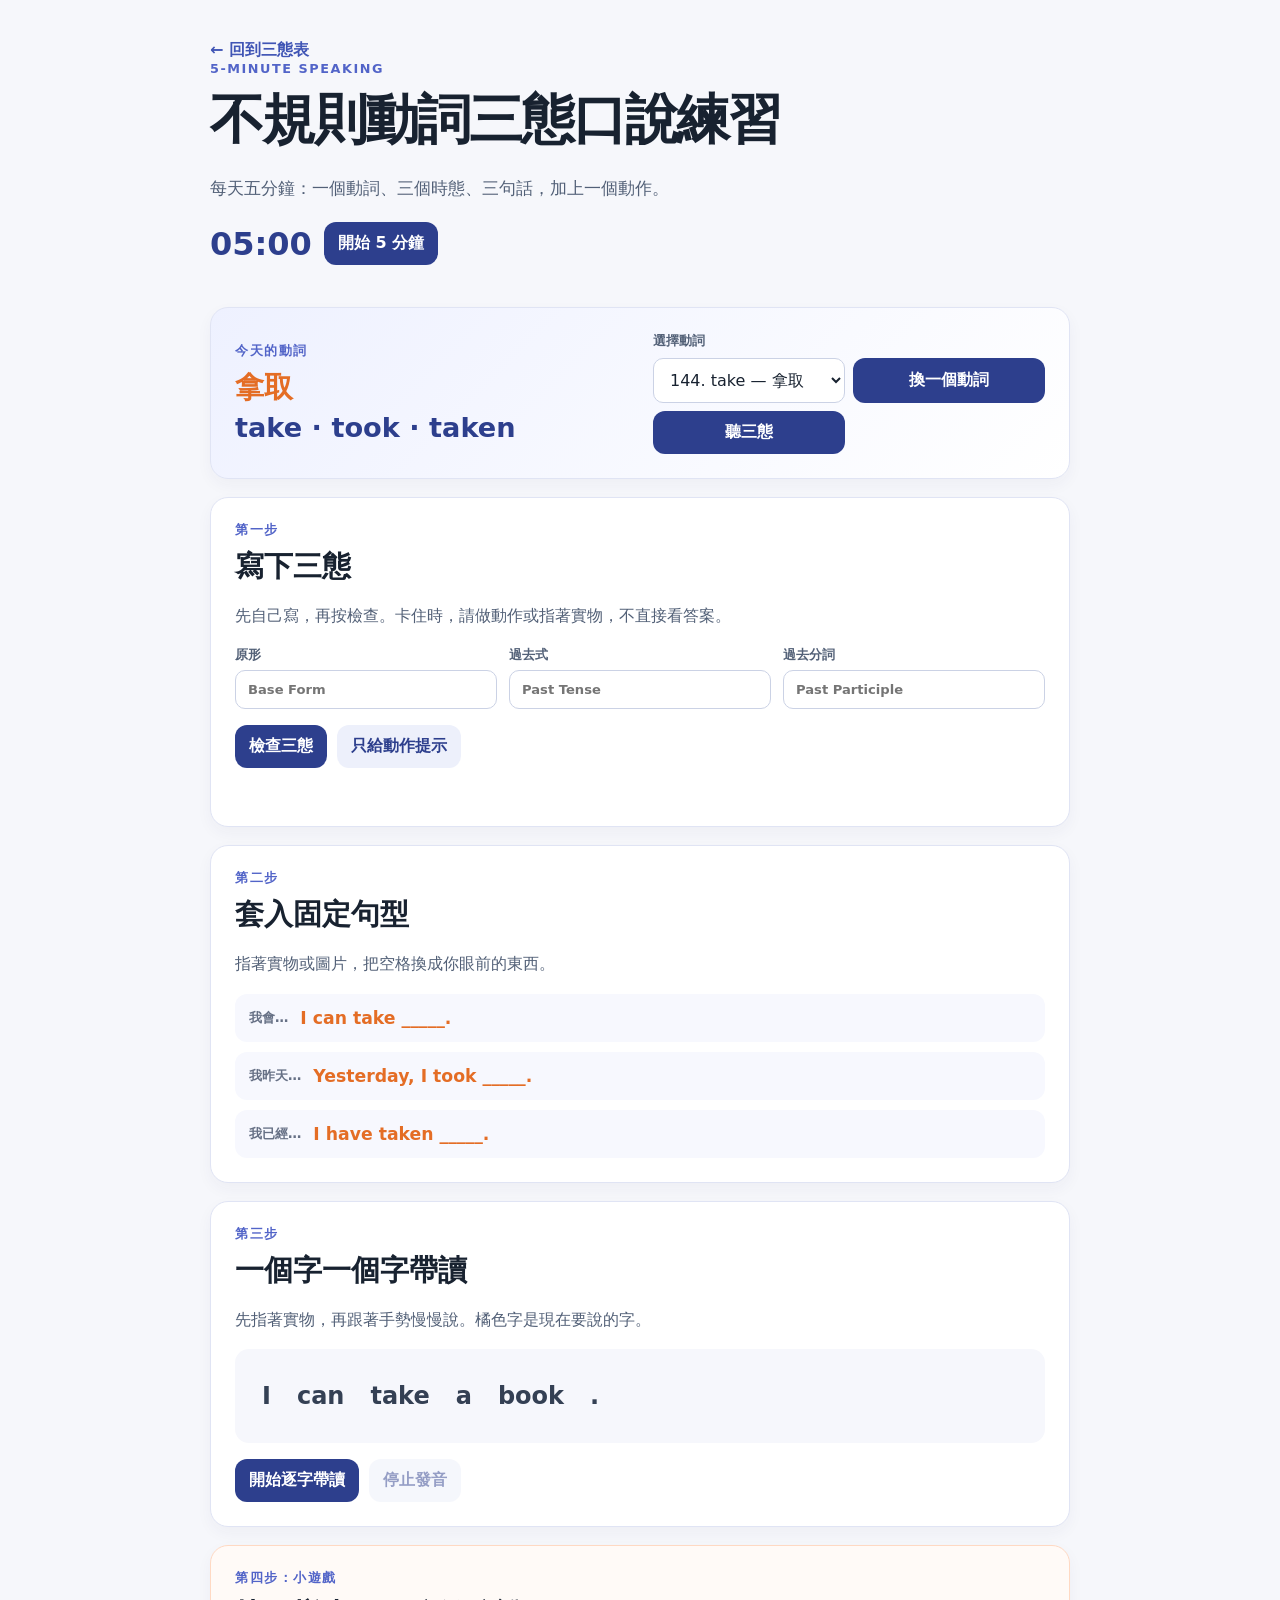
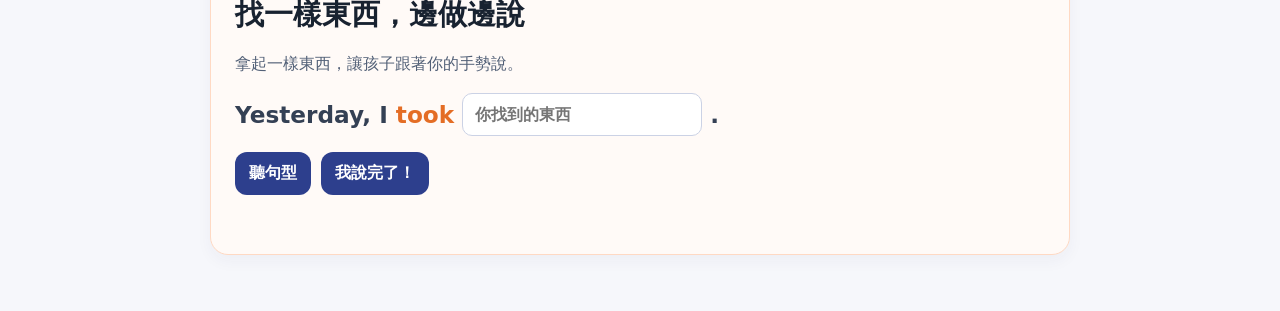
==== speaking-practice.html @ 33765f1f "Add five-minute speaking practice tool" ====
<!doctype html>
<html lang="zh-Hant">
<head>
  <meta charset="utf-8">
  <meta name="viewport" content="width=device-width, initial-scale=1">
  <meta name="description" content="每天五分鐘，不規則動詞三態口說與動作練習。">
  <title>不規則動詞三態口說練習</title>
  <link rel="stylesheet" href="speaking-practice.css?v=20260918-v1">
</head>
<body>
  <main class="speaking-shell">
    <header class="speaking-hero">
      <a class="back-link" href="index.html">← 回到三態表</a>
      <p class="eyebrow">5-MINUTE SPEAKING</p>
      <h1>不規則動詞三態口說練習</h1>
      <p>每天五分鐘：一個動詞、三個時態、三句話，加上一個動作。</p>
      <div class="timer" aria-live="polite">
        <strong id="timer-display">05:00</strong>
        <button id="timer-button" type="button">開始 5 分鐘</button>
      </div>
    </header>

    <section class="verb-picker" aria-labelledby="verb-picker-title">
      <div>
        <p class="step-label">今天的動詞</p>
        <h2 id="verb-picker-title"><span id="current-meaning">拿</span> <span id="current-forms">take · took · taken</span></h2>
      </div>
      <div class="picker-actions">
        <label for="verb-select">選擇動詞</label>
        <select id="verb-select"></select>
        <button id="random-verb" type="button">換一個動詞</button>
        <button id="speak-forms" type="button">聽三態</button>
      </div>
    </section>

    <section class="practice-step" aria-labelledby="step-one-title">
      <p class="step-label">第一步</p>
      <h2 id="step-one-title">寫下三態</h2>
      <p>先自己寫，再按檢查。卡住時，請做動作或指著實物，不直接看答案。</p>
      <div class="write-forms">
        <label>原形<input id="write-base" type="text" autocomplete="off" spellcheck="false" placeholder="Base Form"></label>
        <label>過去式<input id="write-past" type="text" autocomplete="off" spellcheck="false" placeholder="Past Tense"></label>
        <label>過去分詞<input id="write-participle" type="text" autocomplete="off" spellcheck="false" placeholder="Past Participle"></label>
      </div>
      <div class="step-actions">
        <button id="check-forms" type="button">檢查三態</button>
        <button id="gesture-hint" class="secondary" type="button">只給動作提示</button>
      </div>
      <p id="form-feedback" class="feedback" aria-live="polite"></p>
    </section>

    <section class="practice-step sentence-step" aria-labelledby="step-two-title">
      <p class="step-label">第二步</p>
      <h2 id="step-two-title">套入固定句型</h2>
      <p>指著實物或圖片，把空格換成你眼前的東西。</p>
      <div id="sentence-frames" class="sentence-frames"></div>
    </section>

    <section class="practice-step" aria-labelledby="step-three-title">
      <p class="step-label">第三步</p>
      <h2 id="step-three-title">一個字一個字帶讀</h2>
      <p>先指著實物，再跟著手勢慢慢說。橘色字是現在要說的字。</p>
      <div id="word-by-word" class="word-by-word" aria-live="polite"></div>
      <div class="step-actions">
        <button id="word-read" type="button">開始逐字帶讀</button>
        <button id="stop-speaking" class="secondary" type="button" disabled>停止發音</button>
      </div>
    </section>

    <section class="practice-step game-step" aria-labelledby="step-four-title">
      <p class="step-label">第四步：小遊戲</p>
      <h2 id="step-four-title">找一樣東西，邊做邊說</h2>
      <p id="game-instruction">找一樣你可以拿起來的東西，做動作後說完整句子。</p>
      <div class="game-sentence">
        <span>Yesterday, I</span>
        <button id="game-verb" type="button"></button>
        <input id="game-object" type="text" autocomplete="off" placeholder="你找到的東西">
        <span>.</span>
      </div>
      <div class="step-actions">
        <button id="game-listen" type="button">聽句型</button>
        <button id="game-done" type="button">我說完了！</button>
      </div>
      <p id="game-feedback" class="feedback" aria-live="polite"></p>
    </section>
  </main>
  <script src="data.js?v=20260812"></script>
  <script src="speaking-practice.js?v=20260918-v1"></script>
</body>
</html>
---- speaking-practice.css ----
:root {
  font-family: "Noto Sans TC", "Microsoft JhengHei", system-ui, sans-serif;
  color: #182230;
  background: #f6f7fb;
  -webkit-text-size-adjust: 100%;
  text-size-adjust: 100%;
}

* { box-sizing: border-box; }
body { margin: 0; }
button, input, select { font: inherit; }
button { border: 0; border-radius: 12px; padding: 11px 14px; background: #2d3f8d; color: #fff; cursor: pointer; font-weight: 800; }
button:hover, button:focus-visible { background: #4055b5; outline: 3px solid #dbe2ff; outline-offset: 2px; }
button:disabled { cursor: not-allowed; opacity: .5; }

.speaking-shell { width: min(860px, calc(100% - 32px)); margin: 0 auto 56px; }
.speaking-hero { padding: 40px 0 24px; }
.back-link { color: #4055b5; font-weight: 800; text-decoration: none; }
.eyebrow, .step-label { margin: 0 0 8px; color: #5264c8; font-size: .8rem; font-weight: 900; letter-spacing: .12em; }
h1 { margin: 0; font-size: clamp(2rem, 7vw, 3.4rem); letter-spacing: -.04em; }
h2 { margin: 0; font-size: clamp(1.35rem, 4vw, 1.8rem); }
.speaking-hero > p:not(.eyebrow) { color: #526077; font-size: 1.05rem; line-height: 1.7; }

.timer { display: flex; align-items: center; gap: 12px; margin-top: 20px; }
.timer strong { color: #2d3f8d; font-size: 2rem; font-variant-numeric: tabular-nums; }

.verb-picker, .practice-step { margin-top: 18px; padding: 24px; border: 1px solid #e0e4f4; border-radius: 18px; background: #fff; box-shadow: 0 6px 16px #26365d0b; }
.verb-picker { display: grid; grid-template-columns: minmax(0, 1fr) auto; gap: 20px; align-items: center; background: linear-gradient(135deg, #eef1ff, #fff); }
#current-meaning { color: #e46d25; }
#current-forms { display: block; margin-top: 4px; color: #2d3f8d; font-size: clamp(1.2rem, 4vw, 1.7rem); }
.picker-actions { display: grid; grid-template-columns: 1fr 1fr; gap: 8px; min-width: 270px; }
.picker-actions label { grid-column: 1 / -1; color: #526077; font-size: .82rem; font-weight: 800; }
select, input { width: 100%; border: 1px solid #cbd2e5; border-radius: 10px; padding: 11px 12px; background: #fff; color: #182230; }
input:focus, select:focus { border-color: #5264c8; outline: 3px solid #e1e6ff; }

.practice-step > p:not(.step-label) { color: #526077; line-height: 1.65; }
.write-forms { display: grid; grid-template-columns: repeat(3, 1fr); gap: 12px; margin-top: 16px; }
.write-forms label { display: grid; gap: 6px; color: #526077; font-size: .82rem; font-weight: 800; }
.step-actions { display: flex; flex-wrap: wrap; gap: 10px; margin-top: 16px; }
.secondary { background: #edf0fb; color: #2d3f8d; }
.secondary:hover, .secondary:focus-visible { background: #dfe5fb; }
.feedback { min-height: 1.4em; margin: 12px 0 0; color: #2d3f8d; font-weight: 800; }

.sentence-frames { display: grid; gap: 10px; margin-top: 16px; }
.sentence-frame { display: grid; grid-template-columns: auto 1fr; gap: 12px; align-items: center; padding: 14px; border-radius: 12px; background: #f7f8fe; }
.sentence-frame button { padding: 0; background: transparent; color: #e46d25; text-align: left; font-size: 1.08rem; }
.sentence-frame button:hover, .sentence-frame button:focus-visible { background: transparent; color: #bf4d11; outline: none; text-decoration: underline; }
.sentence-frame small { color: #667085; font-weight: 800; }

.word-by-word { min-height: 94px; display: flex; flex-wrap: wrap; gap: 8px; align-content: center; padding: 18px; border-radius: 14px; background: #f6f7fc; }
.word-token { padding: 7px 9px; border-radius: 9px; color: #344054; font-size: clamp(1.15rem, 5vw, 1.5rem); font-weight: 800; }
.word-token.is-current { background: #ffe5d3; color: #c94d10; }

.game-step { border-color: #ffd9c3; background: #fffaf7; }
.game-sentence { display: flex; flex-wrap: wrap; align-items: center; gap: 8px; margin-top: 16px; color: #344054; font-size: clamp(1.15rem, 4.5vw, 1.45rem); font-weight: 800; }
.game-sentence button { padding: 0; background: transparent; color: #e46d25; font-size: inherit; }
.game-sentence button:hover, .game-sentence button:focus-visible { background: transparent; color: #bf4d11; outline: none; text-decoration: underline; }
.game-sentence input { width: min(240px, 100%); font-size: 1rem; }

@media (max-width: 680px) {
  .speaking-shell { width: min(100% - 24px, 620px); }
  .speaking-hero { padding-top: 28px; }
  .verb-picker { grid-template-columns: 1fr; }
  .picker-actions { min-width: 0; }
  .write-forms { grid-template-columns: 1fr; }
  .timer { align-items: stretch; flex-direction: column; }
  .sentence-frame { grid-template-columns: 1fr; }
}
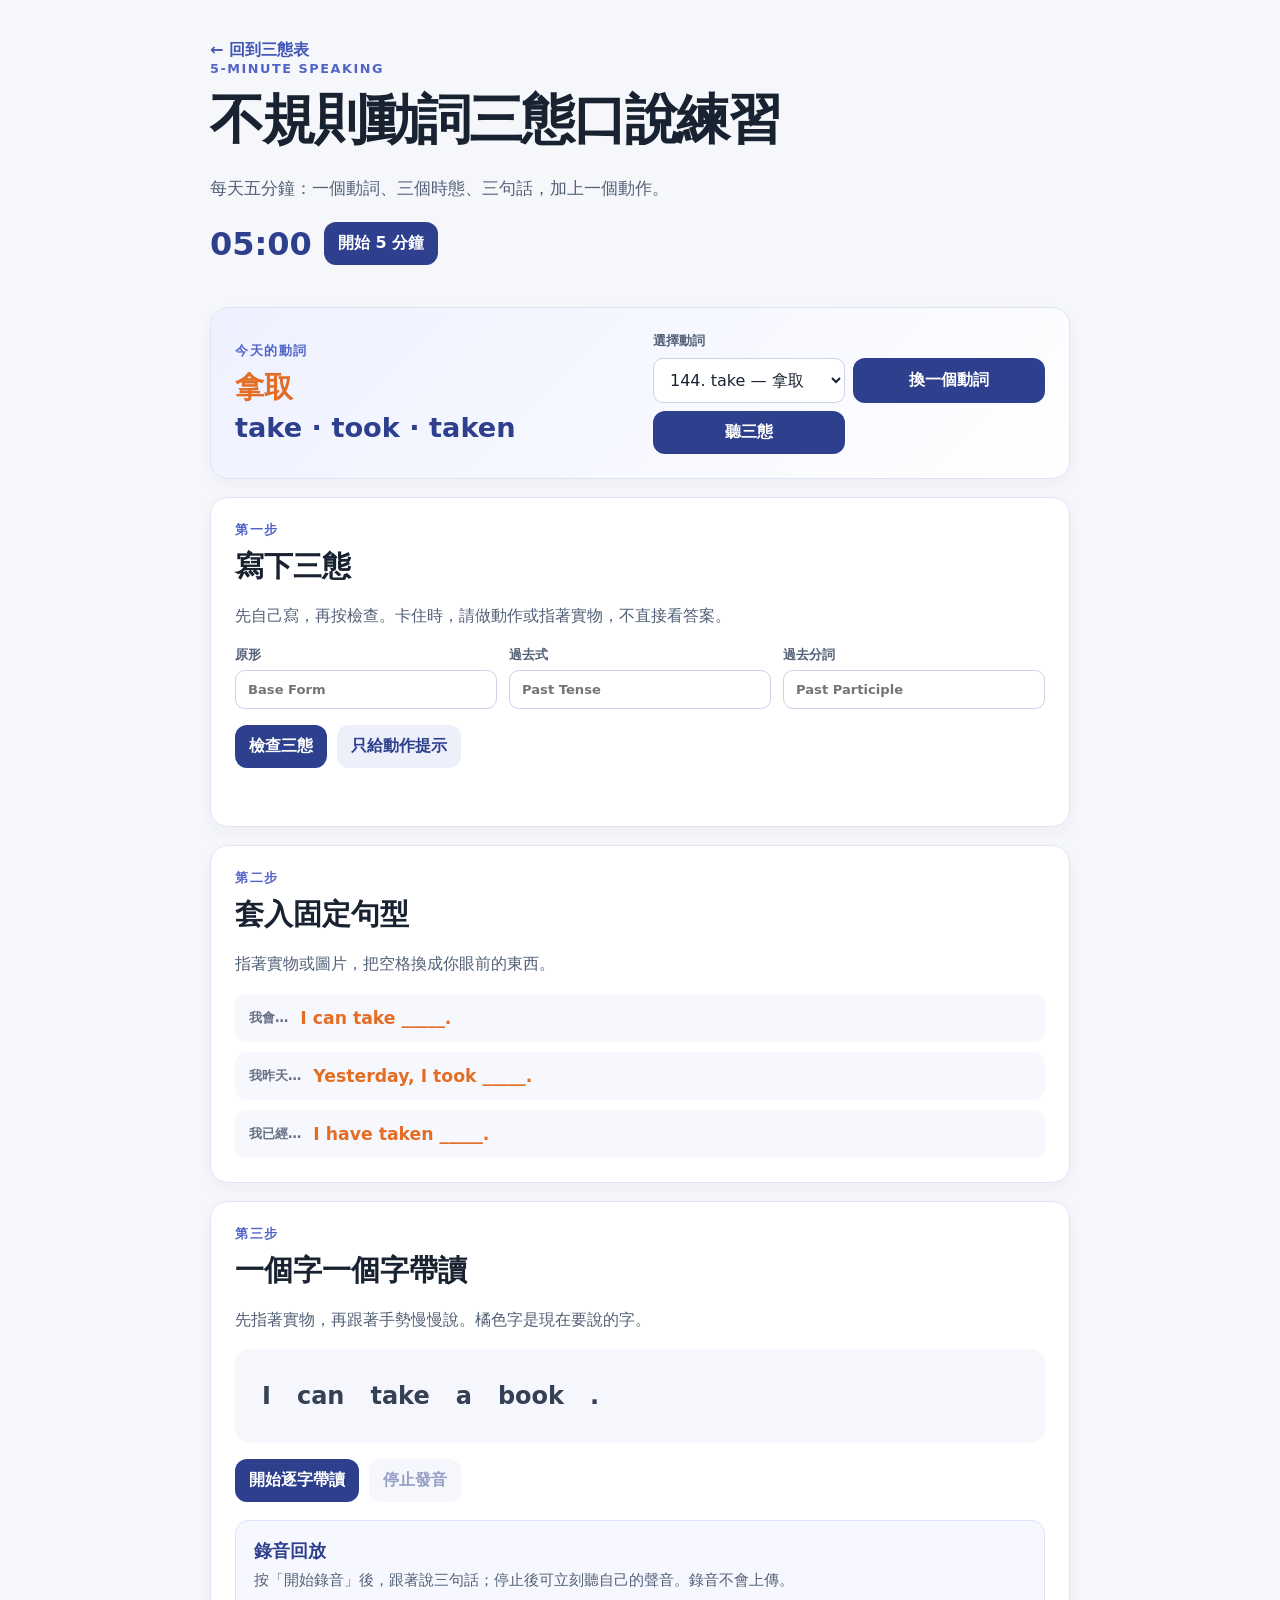
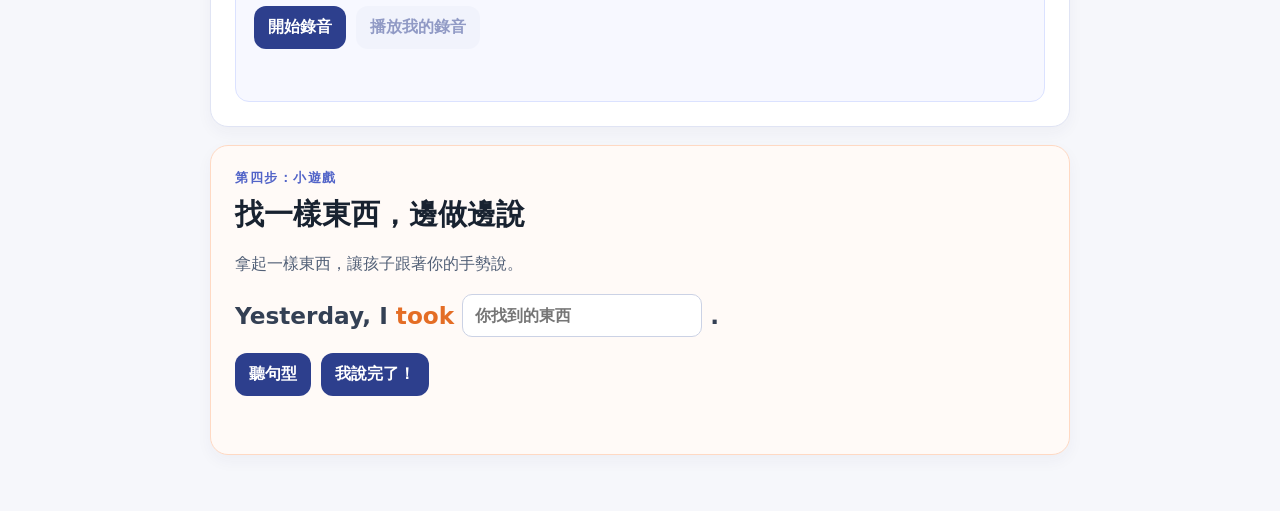
==== commit efdc70d8: "Add recording playback to speaking practice" ====
--- a/speaking-practice.html
+++ b/speaking-practice.html
@@ -5,7 +5,7 @@
   <meta name="viewport" content="width=device-width, initial-scale=1">
   <meta name="description" content="每天五分鐘，不規則動詞三態口說與動作練習。">
   <title>不規則動詞三態口說練習</title>
-  <link rel="stylesheet" href="speaking-practice.css?v=20260918-v1">
+  <link rel="stylesheet" href="speaking-practice.css?v=20260918-recording-v1">
 </head>
 <body>
   <main class="speaking-shell">
@@ -65,6 +65,16 @@
         <button id="word-read" type="button">開始逐字帶讀</button>
         <button id="stop-speaking" class="secondary" type="button" disabled>停止發音</button>
       </div>
+      <div class="recording-panel">
+        <h3>錄音回放</h3>
+        <p>按「開始錄音」後，跟著說三句話；停止後可立刻聽自己的聲音。錄音不會上傳。</p>
+        <div class="step-actions">
+          <button id="record-button" type="button">開始錄音</button>
+          <button id="play-recording" class="secondary" type="button" disabled>播放我的錄音</button>
+        </div>
+        <audio id="recording-playback" controls playsinline hidden></audio>
+        <p id="recording-status" class="feedback" aria-live="polite"></p>
+      </div>
     </section>
 
     <section class="practice-step game-step" aria-labelledby="step-four-title">
@@ -85,6 +95,6 @@
     </section>
   </main>
   <script src="data.js?v=20260812"></script>
-  <script src="speaking-practice.js?v=20260918-v1"></script>
+  <script src="speaking-practice.js?v=20260918-recording-v1"></script>
 </body>
 </html>
--- a/speaking-practice.css
+++ b/speaking-practice.css
@@ -51,6 +51,12 @@
 .word-token { padding: 7px 9px; border-radius: 9px; color: #344054; font-size: clamp(1.15rem, 5vw, 1.5rem); font-weight: 800; }
 .word-token.is-current { background: #ffe5d3; color: #c94d10; }
 
+.recording-panel { margin-top: 18px; padding: 18px; border: 1px solid #dbe2ff; border-radius: 14px; background: #f7f8ff; }
+.recording-panel h3 { margin: 0; color: #2d3f8d; font-size: 1.1rem; }
+.recording-panel > p:not(.feedback) { margin: 8px 0 0; color: #526077; font-size: .92rem; }
+.recording-panel audio { width: min(100%, 420px); margin-top: 12px; }
+#record-button.is-recording { background: #bf3f36; }
+
 .game-step { border-color: #ffd9c3; background: #fffaf7; }
 .game-sentence { display: flex; flex-wrap: wrap; align-items: center; gap: 8px; margin-top: 16px; color: #344054; font-size: clamp(1.15rem, 4.5vw, 1.45rem); font-weight: 800; }
 .game-sentence button { padding: 0; background: transparent; color: #e46d25; font-size: inherit; }
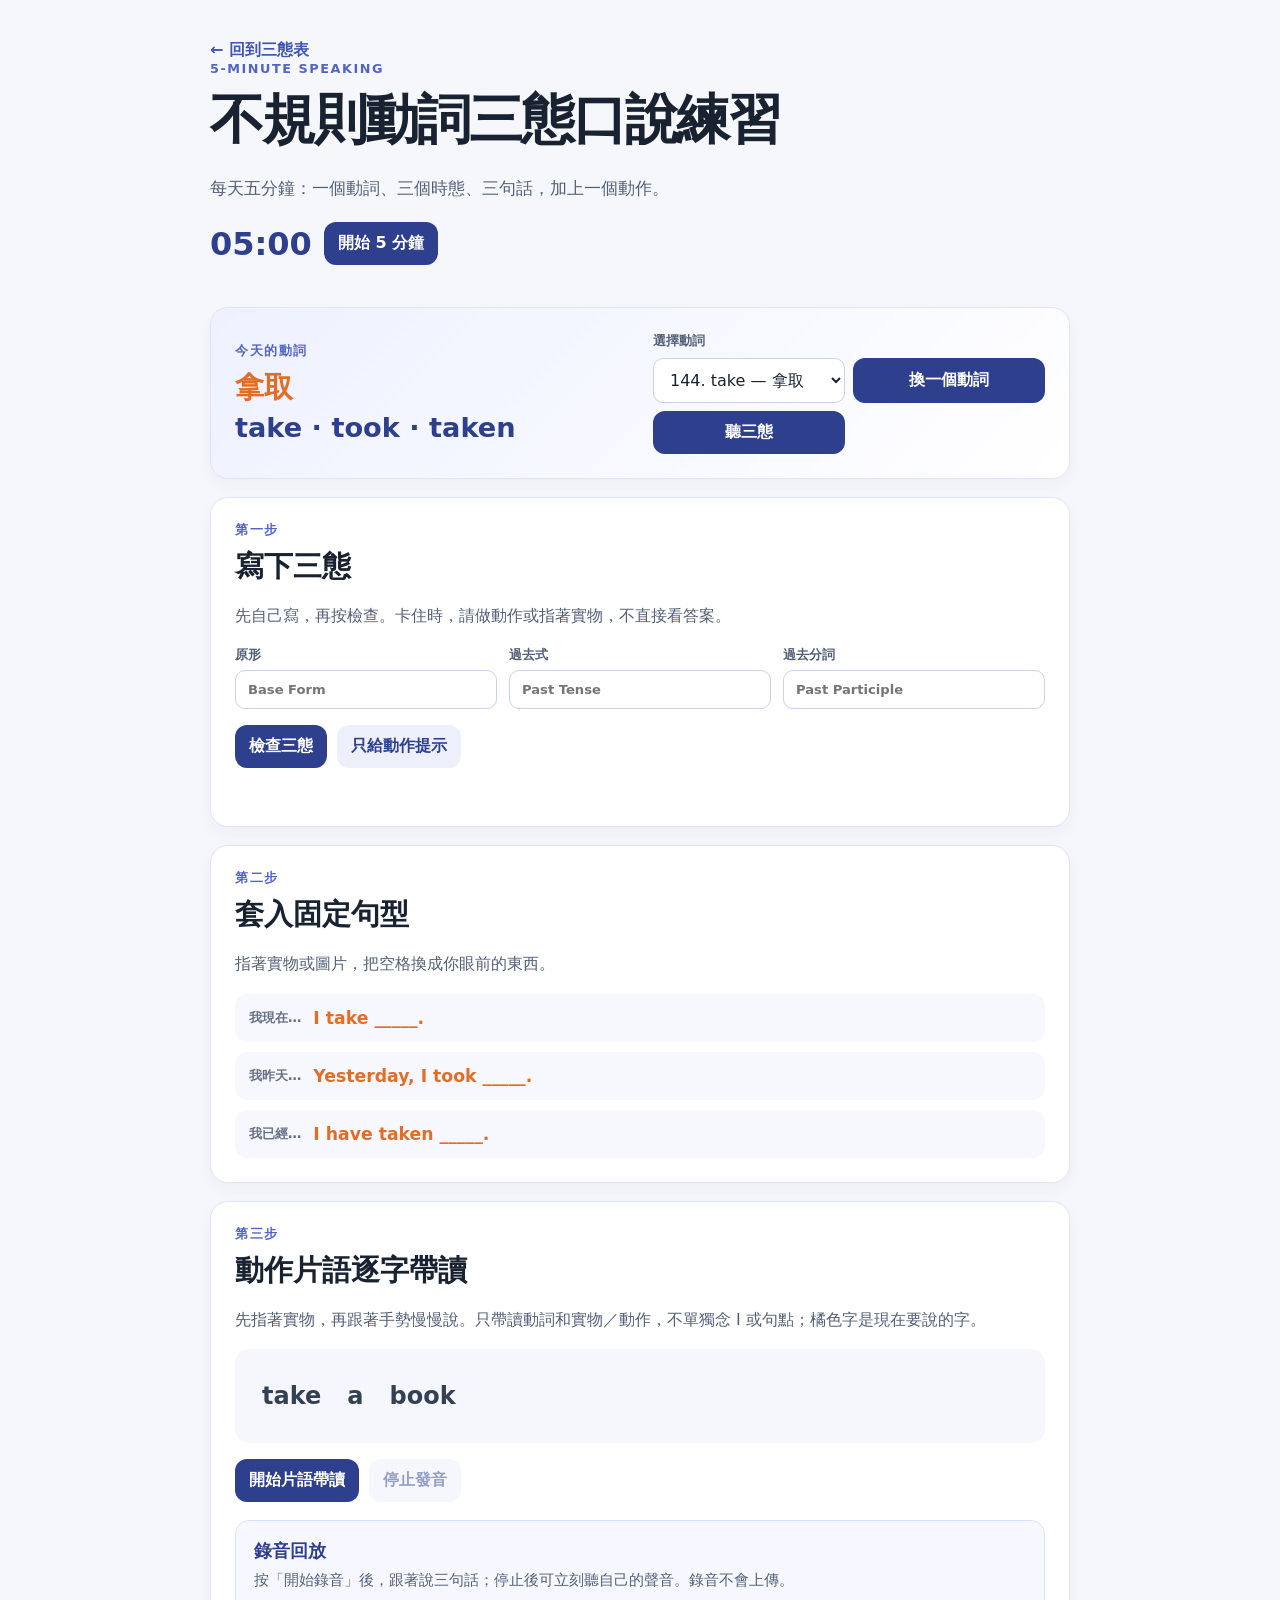
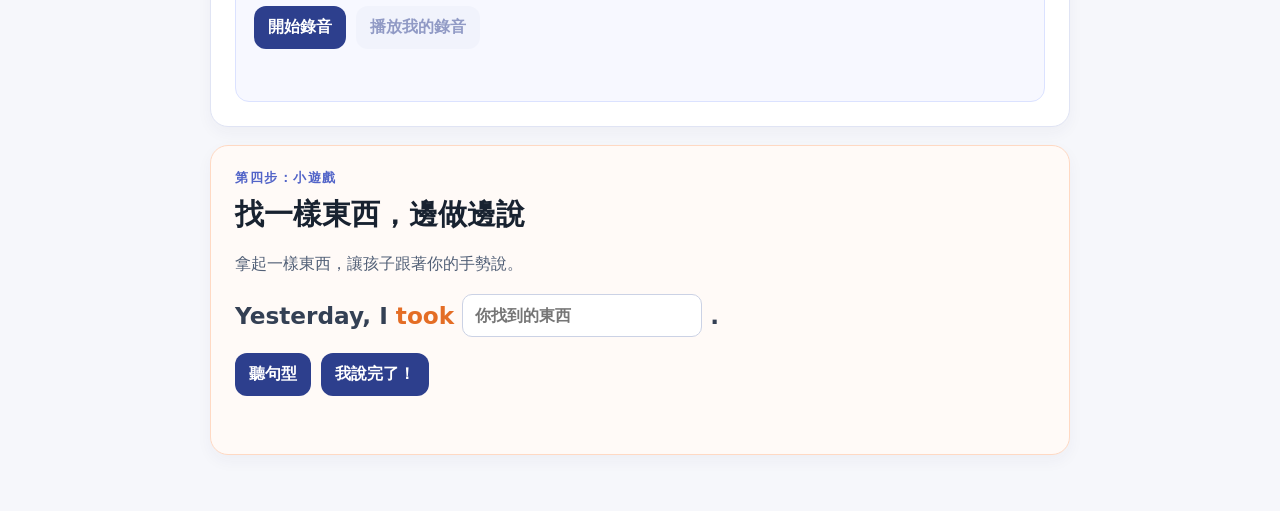
==== commit 307d9139: "Refine speaking practice sentence frames" ====
--- a/speaking-practice.html
+++ b/speaking-practice.html
@@ -58,11 +58,11 @@
 
     <section class="practice-step" aria-labelledby="step-three-title">
       <p class="step-label">第三步</p>
-      <h2 id="step-three-title">一個字一個字帶讀</h2>
-      <p>先指著實物，再跟著手勢慢慢說。橘色字是現在要說的字。</p>
+      <h2 id="step-three-title">動作片語逐字帶讀</h2>
+      <p>先指著實物，再跟著手勢慢慢說。只帶讀動詞和實物／動作，不單獨念 I 或句點；橘色字是現在要說的字。</p>
       <div id="word-by-word" class="word-by-word" aria-live="polite"></div>
       <div class="step-actions">
-        <button id="word-read" type="button">開始逐字帶讀</button>
+        <button id="word-read" type="button">開始片語帶讀</button>
         <button id="stop-speaking" class="secondary" type="button" disabled>停止發音</button>
       </div>
       <div class="recording-panel">
@@ -95,6 +95,6 @@
     </section>
   </main>
   <script src="data.js?v=20260812"></script>
-  <script src="speaking-practice.js?v=20260918-recording-v1"></script>
+  <script src="speaking-practice.js?v=20260918-natural-frames-v1"></script>
 </body>
 </html>
